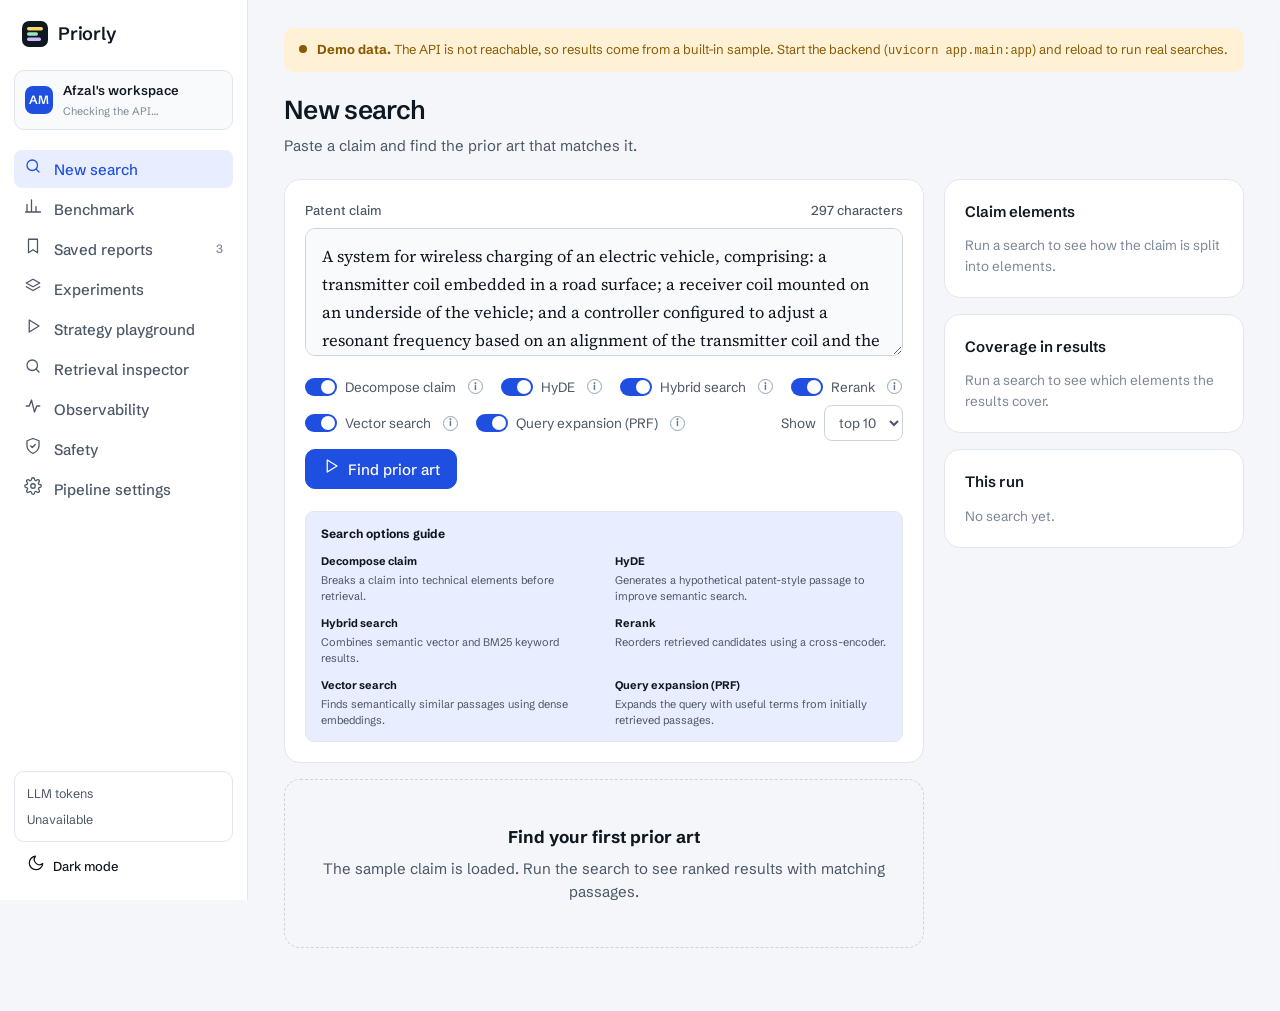
==== frontend/app.html @ aee2358d "Add Priorly browser tab favicon" ====
<!doctype html>
<html lang="en">
<head>
<meta charset="utf-8">
<meta name="viewport" content="width=device-width,initial-scale=1">
<title>Workspace | Priorly</title>
<link rel="preconnect" href="https://fonts.googleapis.com">
<link rel="preconnect" href="https://fonts.gstatic.com" crossorigin>
<link href="https://fonts.googleapis.com/css2?family=Schibsted+Grotesk:wght@400;500;600&family=Source+Serif+4:opsz,wght@8..60,400;8..60,600&display=swap" rel="stylesheet">
<link rel="stylesheet" href="css/styles.css">
<script>
  (function(){try{var t=localStorage.getItem("priorly-theme");if(!t&&window.matchMedia("(prefers-color-scheme: dark)").matches)t="dark";if(t)document.documentElement.setAttribute("data-theme",t)}catch(e){}})();
</script>
<link rel="icon" href="/favicon.ico" sizes="any">
<link rel="icon" type="image/png" sizes="32x32" href="/favicon-32.png">
</head>
<body>
<div class="app">

  <aside class="side">
    <a href="index.html" class="logo" aria-label="Priorly home">
      <svg viewBox="0 0 26 26" aria-hidden="true"><rect width="26" height="26" rx="7" fill="var(--ink)"/><rect x="5" y="6" width="16" height="3.4" rx="1.7" fill="var(--e1)"/><rect x="5" y="11.3" width="11" height="3.4" rx="1.7" fill="var(--e2)"/><rect x="5" y="16.6" width="14" height="3.4" rx="1.7" fill="var(--e3)"/></svg>
      Priorly
    </a>
    <div class="ws"><div class="avatar">AM</div><div><b>Afzal's workspace</b><small id="wsInfo">Checking the API…</small></div></div>
    <nav class="menu" aria-label="Workspace">
      <button data-view="search" aria-current="page"><span data-i="search"></span>New search</button>
      <button data-view="eval"><span data-i="chart"></span>Benchmark</button>
      <button data-view="saved"><span data-i="bookmark"></span>Saved reports<span class="count" id="savedCount">3</span></button>
      <button data-view="lab"><span data-i="layers"></span>Experiments</button>
      <button data-view="playground"><span data-i="play"></span>Strategy playground</button>
      <button data-view="inspector"><span data-i="search"></span>Retrieval inspector</button>
      <button data-view="obs"><span data-i="trace"></span>Observability</button>
      <button data-view="safety"><span data-i="shield-check"></span>Safety</button>
      <button data-view="settings"><span data-i="settings"></span>Pipeline settings</button>
    </nav>
    <div class="foot">
      <div class="usage" id="tokenMeter">LLM tokens<div class="track"><i style="width:0"></i></div><div style="margin-top:6px">Loading...</div></div>
      <button class="btn ghost sm" id="themeBtn" aria-label="Toggle dark mode" style="justify-content:flex-start"><span id="themeIcon"></span><span id="themeLabel">Dark mode</span></button>
    </div>
  </aside>

  <main>
    <div id="modeBar" class="modebar" role="status"></div>
    <!-- Search -->
    <section class="view on" id="v-search">
      <div class="top">
        <div><h1>New search</h1><p>Paste a claim and find the prior art that matches it.</p></div>
      </div>
      <div class="grid2">
        <div>
          <div class="card">
            <label class="field-label" for="claim"><span>Patent claim</span><span id="charCount">0 characters</span></label>
            <textarea id="claim" spellcheck="false"></textarea>
            <div class="toolbar">
              <label class="tg"><input type="checkbox" id="optDecompose" checked><span class="sw"></span>Decompose claim <span class="option-help" tabindex="0" data-tip="Splits the patent claim into smaller technical elements before searching.">i</span></label>
              <label class="tg"><input type="checkbox" id="optHyde" checked><span class="sw"></span>HyDE <span class="option-help" tabindex="0" data-tip="Creates a hypothetical patent-style passage to improve semantic search.">i</span></label>
              <label class="tg"><input type="checkbox" id="optHybrid" checked><span class="sw"></span>Hybrid search <span class="option-help" tabindex="0" data-tip="Combines semantic vector search with BM25 keyword search.">i</span></label>
              <label class="tg"><input type="checkbox" id="optRerank" checked><span class="sw"></span>Rerank <span class="option-help" tabindex="0" data-tip="Re-scores retrieved passages with a cross-encoder to improve their order.">i</span></label>
              <label class="tg"><input type="checkbox" id="optDense" checked><span class="sw"></span>Vector search <span class="option-help" tabindex="0" data-tip="Finds passages with similar meaning using dense embeddings.">i</span></label>
              <label class="tg"><input type="checkbox" id="optPrf" checked><span class="sw"></span>Query expansion (PRF) <span class="option-help" tabindex="0" data-tip="Expands the query with useful terms from initially retrieved passages.">i</span></label>
              <span class="spacer"></span>
              <label class="tg">Show <select id="optK" aria-label="Number of results"><option value="5">top 5</option><option value="10" selected>top 10</option></select></label>
              <button class="btn primary" id="runBtn"><span data-i="play"></span>Find prior art</button>
            </div>
            <div id="defaultChip" class="default-chip"></div>
<div class="search-guide" id="searchOptionsGuide">
  <div class="search-guide-heading">Search options guide</div>
  <div class="search-guide-grid">
    <div class="search-guide-item"><strong>Decompose claim</strong><span>Breaks a claim into technical elements before retrieval.</span></div>
    <div class="search-guide-item"><strong>HyDE</strong><span>Generates a hypothetical patent-style passage to improve semantic search.</span></div>
    <div class="search-guide-item"><strong>Hybrid search</strong><span>Combines semantic vector and BM25 keyword results.</span></div>
    <div class="search-guide-item"><strong>Rerank</strong><span>Reorders retrieved candidates using a cross-encoder.</span></div>
    <div class="search-guide-item"><strong>Vector search</strong><span>Finds semantically similar passages using dense embeddings.</span></div>
    <div class="search-guide-item"><strong>Query expansion (PRF)</strong><span>Expands the query with useful terms from initially retrieved passages.</span></div>
  </div>
</div>

            <div class="prog" id="prog" aria-live="polite"></div>
          </div>

          <div id="results"></div>
        </div>

        <aside class="aside">
          <div class="card">
            <h3>Claim elements</h3>
            <div id="elements"></div>
          </div>
          <div class="card">
            <h3>Coverage in results</h3>
            <div id="coverage"><p style="color:var(--ink3);font-size:13.5px">Run a search to see which elements the results cover.</p></div>
          </div>
          <div class="card">
            <h3>This run</h3>
            <div id="runInfo"><p style="color:var(--ink3);font-size:13.5px">No search yet.</p></div>
          </div>
        </aside>
      </div>
    </section>

    <!-- Benchmark -->
    <section class="view" id="v-eval">
      <div class="top">
        <div><h1>Benchmark</h1><p id="evalSub">How much each retrieval layer adds, measured on examiner-cited ground truth.</p></div>
        <button class="btn sm" id="exportBtn"><span data-i="download"></span>Export table</button>
      </div>
      <div class="metrics" id="metrics"></div>
      <div class="card" id="gridSummary"></div>
      <div class="card">
        <h3>Lift by pipeline stage</h3>
        <div id="chartHost"></div>
      </div>
      <div class="card">
        <h3>Where each strategy wins, by query type (Recall@10)</h3>
        <table id="typeTable"></table>
        <p class="note" id="evalNote"></p>
      </div>
      <div class="card">
        <h3>What each layer bought</h3>
        <div class="list" id="ablation"></div>
      </div>
      <div class="card">
        <h3>RAGAS Offline Evaluation</h3>
        <p class="note">ID-based retrieval metrics · Recall@10 and Precision@10 · Offline benchmark results</p>
        <div id="ragasHost"></div>
      </div>
    </section>

    <!-- Saved -->
    <section class="view" id="v-saved">
      <div class="top"><div><h1>Saved reports</h1><p>Searches you kept, newest first.</p></div></div>
      <div class="card"><div class="list" id="savedList"></div></div>
    </section>

    <!-- Settings -->
    <section class="view" id="v-settings">
      <div class="top"><div><h1>Pipeline settings</h1><p>The knobs behind each stage. Defaults are tuned on the benchmark.</p></div></div>
      <div class="card">
        <form class="form" id="settingsForm">
          <label>Embedding model
            <select class="inp" name="emb"><option>bge-base-en-v1.5</option><option>text-embedding-3-small</option><option>e5-large-v2</option></select>
            <span class="hint">Used for vector search and HyDE queries.</span></label>
          <label>Reranker
            <select class="inp" name="rr"><option>bge-reranker-base (local)</option><option>Cohere Rerank</option></select>
            <span class="hint">Cross-encoder for the final scoring pass.</span></label>
          <label>RRF constant (k)
            <input class="inp" type="number" value="60" min="1" max="200" name="rrf">
            <span class="hint">Higher values flatten the effect of top ranks.</span></label>
          <label>Candidates per retriever
            <input class="inp" type="number" value="50" min="10" max="200" name="cand">
            <span class="hint">How many hits BM25 and vector search each pass on.</span></label>
          <label>Rerank depth
            <input class="inp" type="number" value="50" min="10" max="100" name="depth">
            <span class="hint">Fused candidates sent to the cross-encoder.</span></label>
          <label>LLM for decomposition and reasons
            <select class="inp" name="llm"><option value="openai/gpt-oss-120b" selected>openai/gpt-oss-120b</option></select>
            <span class="hint">Writes elements, HyDE passages, and result reasons.</span></label>
          <p id="settingsNote" class="note" style="grid-column:1/-1;margin:0"></p>
          <div style="grid-column:1/-1;display:flex;gap:8px"><button class="btn primary" type="submit">Save settings</button><button class="btn" type="reset">Reset to defaults</button></div>
        </form>
        <div class="form" style="margin-top:24px">
          <div style="grid-column:1/-1">
            <h3 style="margin:0 0 4px">Stored data</h3>
            <p class="note" style="margin:0 0 12px">Searches are kept so they can be replayed and saved as reports. Erase them here at any time. Settings are kept.</p>
            <button class="btn" type="button" id="eraseBtn">Erase stored searches and reports</button>
            <p id="eraseNote" class="note" style="margin:8px 0 0"></p>
          </div>
        </div>
      </div>
    </section>
    <section class="view" id="v-lab"></section>
    <section class="view" id="v-playground"></section>
    <section class="view" id="v-inspector"></section>
    <section class="view" id="v-obs"></section>
    <section class="view" id="v-safety"></section>
  </main>
</div>

<div id="scrim"></div>
<aside id="drawer" aria-label="Result trace" aria-hidden="true"></aside>
<div id="toast" role="status"></div>

<script src="js/icons.js"></script>
<script src="js/config.js"></script>
<script src="js/data.js"></script>
<script src="js/api.js"></script>
<script src="js/app.js"></script>
<script src="js/lab.js"></script>
</body>
</html>
---- frontend/css/styles.css ----
:root{
  --bg:#F4F6F9;--surface:#FFFFFF;--surface2:#F9FAFC;--ink:#0F1720;--ink2:#4A5565;--ink3:#7B8696;
  --line:#E2E6ED;--line2:#CDD3DD;--brand:#1F4FE0;--brand-hover:#173FBD;--brand-ink:#FFFFFF;--brand-soft:#E8EEFF;
  --ok:#0E7A4F;--ok-soft:#E3F5EC;--warn:#8A5A00;--warn-soft:#FFF1D6;
  --e1:#FFD866;--e1-ink:#4F3900;--e2:#9BE5C0;--e2-ink:#0A4A31;--e3:#CDB8FF;--e3-ink:#35217A;
  --shadow:0 1px 2px rgba(15,23,32,.05),0 8px 24px -12px rgba(15,23,32,.12);
  --sans:"Schibsted Grotesk",ui-sans-serif,system-ui,-apple-system,"Segoe UI",Roboto,sans-serif;
  --serif:"Source Serif 4",Georgia,"Times New Roman",serif;
  --r:10px;--r-lg:16px;
}
[data-theme="dark"]{
  --bg:#0B1017;--surface:#121923;--surface2:#0F1620;--ink:#E8ECF2;--ink2:#A3AEBF;--ink3:#6F7B8D;
  --line:#232C3A;--line2:#334054;--brand:#6E92FF;--brand-hover:#8AA8FF;--brand-ink:#0B1017;--brand-soft:#1A2750;
  --ok:#5FD3A2;--ok-soft:#10261D;--warn:#F2C260;--warn-soft:#2A2110;
  --e1:#5C4A12;--e1-ink:#FFE08A;--e2:#164A36;--e2-ink:#9BE5C0;--e3:#3A2F6B;--e3-ink:#DCCFFF;
  --shadow:0 1px 2px rgba(0,0,0,.4),0 8px 24px -12px rgba(0,0,0,.6);
}
*{box-sizing:border-box}
html{scroll-behavior:smooth}
body{margin:0;background:var(--bg);color:var(--ink);font-family:var(--sans);font-size:15px;line-height:1.55;-webkit-font-smoothing:antialiased}
h1,h2,h3,h4,p{margin:0}
a{color:inherit;text-decoration:none}
button,input,select,textarea{font:inherit;color:inherit}
:focus-visible{outline:2px solid var(--brand);outline-offset:2px;border-radius:6px}
svg.i{width:18px;height:18px;flex:none;stroke:currentColor;fill:none;stroke-width:1.7;stroke-linecap:round;stroke-linejoin:round}
.sr{position:absolute;width:1px;height:1px;overflow:hidden;clip:rect(0,0,0,0);white-space:nowrap}

.btn{display:inline-flex;align-items:center;justify-content:center;gap:8px;height:40px;padding:0 16px;border-radius:var(--r);border:1px solid var(--line2);background:var(--surface);cursor:pointer;font-weight:500;transition:background .15s,border-color .15s}
.btn:hover{background:var(--surface2);border-color:var(--ink3)}
.btn.primary{background:var(--brand);border-color:var(--brand);color:var(--brand-ink)}
.btn.primary:hover{background:var(--brand-hover);border-color:var(--brand-hover)}
.btn.ghost{border-color:transparent;background:transparent}
.btn.ghost:hover{background:var(--surface2)}
.btn.sm{height:32px;padding:0 12px;font-size:13px}
.btn.lg{height:48px;padding:0 22px;font-size:16px}

mark{background:transparent;color:inherit;border-radius:3px;padding:1px 2px}
mark[data-e="1"]{background:var(--e1);color:var(--e1-ink)}
mark[data-e="2"]{background:var(--e2);color:var(--e2-ink)}
mark[data-e="3"]{background:var(--e3);color:var(--e3-ink)}
.chip{display:inline-flex;align-items:center;gap:6px;height:24px;padding:0 9px;border-radius:6px;font-size:12px;font-weight:500;border:1px solid var(--line2);color:var(--ink3);background:transparent}
.chip.e1{background:var(--e1);color:var(--e1-ink);border-color:transparent}
.chip.e2{background:var(--e2);color:var(--e2-ink);border-color:transparent}
.chip.e3{background:var(--e3);color:var(--e3-ink);border-color:transparent}
.chip.flag{background:var(--brand-soft);color:var(--brand);border-color:transparent}
.logo{display:inline-flex;align-items:center;gap:10px;font-weight:600;font-size:18px;letter-spacing:-.01em}
.logo svg{width:26px;height:26px}

/* ---------- Landing ---------- */
.wrap{max-width:1160px;margin:0 auto;padding:0 24px}
.nav{position:sticky;top:0;z-index:20;background:color-mix(in srgb,var(--bg) 88%,transparent);backdrop-filter:blur(10px);border-bottom:1px solid var(--line)}
.nav .wrap{display:flex;align-items:center;height:64px;gap:32px}
.nav nav{display:flex;gap:26px;color:var(--ink2);font-size:14px;margin-right:auto}
.nav nav a:hover{color:var(--ink)}
.nav .actions{display:flex;gap:8px;align-items:center}
.hero{padding:72px 0 56px}
.hero .wrap{display:grid;grid-template-columns:minmax(0,1fr) minmax(0,1.05fr);gap:56px;align-items:center}
.hero h1{font-size:clamp(40px,5.2vw,62px);line-height:1.02;letter-spacing:-.035em;font-weight:600;max-width:11ch}
.hero .lede{margin-top:22px;font-size:18px;color:var(--ink2);max-width:46ch}
.hero .cta{margin-top:30px;display:flex;gap:12px;flex-wrap:wrap}
.hero .fine{margin-top:18px;font-size:13px;color:var(--ink3)}
.panel{background:var(--surface);border:1px solid var(--line);border-radius:var(--r-lg);box-shadow:var(--shadow)}
.demo{padding:22px}
.demo .label{font-size:12px;color:var(--ink3);font-weight:500;margin-bottom:8px}
.claim-text{font-family:var(--serif);font-size:17px;line-height:1.75}
.hero mark{background-repeat:no-repeat;background-size:0% 100%;background-position:left;animation:sweep .8s ease forwards}
.hero mark[data-e="1"]{background-image:linear-gradient(var(--e1),var(--e1));animation-delay:.5s}
.hero mark[data-e="2"]{background-image:linear-gradient(var(--e2),var(--e2));animation-delay:1.3s}
.hero mark[data-e="3"]{background-image:linear-gradient(var(--e3),var(--e3));animation-delay:2.1s}
@keyframes sweep{to{background-size:100% 100%}}
.demo .legend{display:flex;gap:8px;flex-wrap:wrap;margin:16px 0}
.demo .res{border-top:1px solid var(--line);margin-top:6px;padding-top:16px;display:grid;grid-template-columns:34px 1fr auto;gap:12px;align-items:start}
.rank{width:30px;height:30px;border-radius:50%;background:var(--brand-soft);color:var(--brand);font-weight:600;font-size:13px;display:flex;align-items:center;justify-content:center}
.res h4{font-size:15px;font-weight:600;letter-spacing:-.01em}
.res .meta{font-size:12.5px;color:var(--ink3);margin-top:2px}
.res .quote{font-family:var(--serif);font-size:14.5px;color:var(--ink2);margin-top:10px;line-height:1.65}
.score{font-weight:600;font-size:20px;letter-spacing:-.02em;font-variant-numeric:tabular-nums}
.sec{padding:88px 0}
.sec.alt{background:var(--surface);border-block:1px solid var(--line)}
.sec h2{font-size:clamp(28px,3.4vw,40px);letter-spacing:-.03em;line-height:1.08;font-weight:600;max-width:20ch}
.sec .sub{margin-top:14px;color:var(--ink2);font-size:17px;max-width:56ch}
.steps{margin-top:44px;display:grid;grid-template-columns:repeat(5,1fr);border-top:1px solid var(--line2)}
.step{padding:22px 20px 0 0}
.step b{display:block;font-size:13px;color:var(--brand);font-weight:600;margin-bottom:10px}
.step h3{font-size:16px;font-weight:600;letter-spacing:-.01em;margin-bottom:6px}
.step p{font-size:14px;color:var(--ink2)}
.split{margin-top:44px;display:grid;grid-template-columns:1fr 1fr;gap:20px}
.case{padding:24px}
.case h3{font-size:16px;font-weight:600;margin-bottom:4px}
.case .cap{font-size:13.5px;color:var(--ink2);margin-bottom:18px}
.rows{display:flex;flex-direction:column;gap:10px}
.rowx{display:grid;grid-template-columns:28px 1fr auto;gap:12px;align-items:center;padding:12px;border:1px solid var(--line);border-radius:var(--r);background:var(--surface2);font-size:14px}
.rowx.miss{border-style:dashed;color:var(--ink3);background:transparent}
.rowx.hit{border-color:var(--brand);background:var(--brand-soft)}
.rowx small{display:block;color:var(--ink3);font-size:12px}
.pos{font-weight:600;font-variant-numeric:tabular-nums}
.bars{margin-top:44px;display:grid;grid-template-columns:minmax(0,1fr) minmax(0,1fr);gap:56px;align-items:center}
.bar-row{display:grid;grid-template-columns:170px 1fr 48px;gap:14px;align-items:center;padding:9px 0;font-size:14px}
.track{height:12px;background:var(--line);border-radius:6px;overflow:hidden}
.track i{display:block;height:100%;background:var(--brand);border-radius:6px;width:0;transition:width 1.1s cubic-bezier(.2,.7,.2,1)}
.track i.base{background:var(--ink3)}
.bar-row span:last-child{text-align:right;font-weight:600;font-variant-numeric:tabular-nums}
.note{font-size:13px;color:var(--ink3);margin-top:14px}
.feat{margin-top:44px;display:grid;grid-template-columns:1fr 1fr;column-gap:56px}
.feat div{padding:22px 0;border-top:1px solid var(--line)}
.feat h3{font-size:16px;font-weight:600;margin-bottom:6px}
.feat p{color:var(--ink2);font-size:14.5px;max-width:44ch}
.plans{margin-top:44px;display:grid;grid-template-columns:repeat(3,1fr);gap:20px}
.plan{padding:26px;display:flex;flex-direction:column;gap:14px}
.plan.hot{border:2px solid var(--brand)}
.plan h3{font-size:16px;font-weight:600}
.plan .price{font-size:38px;font-weight:600;letter-spacing:-.03em}
.plan .price small{font-size:14px;color:var(--ink3);font-weight:400;letter-spacing:0}
.plan ul{list-style:none;margin:0;padding:0;display:flex;flex-direction:column;gap:9px;color:var(--ink2);font-size:14px;flex:1}
.plan li{display:flex;gap:10px}
.plan li svg{color:var(--ok);margin-top:3px}
details{border-top:1px solid var(--line);padding:18px 0}
details:last-child{border-bottom:1px solid var(--line)}
summary{cursor:pointer;font-weight:500;font-size:16px;list-style:none;display:flex;justify-content:space-between}
summary::after{content:"+";color:var(--ink3)}
details[open] summary::after{content:"\2212"}
details p{margin-top:10px;color:var(--ink2);max-width:62ch}
.faq{margin-top:36px;max-width:760px}
.final{padding:80px 0;text-align:center}
.final h2{margin:0 auto;max-width:18ch}
.final .cta{margin-top:26px;display:flex;gap:12px;justify-content:center}
footer{border-top:1px solid var(--line);padding:28px 0;color:var(--ink3);font-size:13px}
footer .wrap{display:flex;justify-content:space-between;gap:16px;flex-wrap:wrap}

/* ---------- App ---------- */
.app{display:grid;grid-template-columns:248px minmax(0,1fr);min-height:100vh}
.side{background:var(--surface);border-right:1px solid var(--line);padding:18px 14px;display:flex;flex-direction:column;gap:20px;position:sticky;top:0;height:100vh}
.side .logo{padding:2px 8px}
.ws{display:flex;align-items:center;gap:10px;padding:9px 10px;border:1px solid var(--line);border-radius:var(--r);background:var(--surface2);font-size:13px}
.ws b{display:block;font-weight:600}
.ws small{color:var(--ink3)}
.avatar{width:28px;height:28px;border-radius:8px;background:var(--brand);color:var(--brand-ink);display:flex;align-items:center;justify-content:center;font-weight:600;font-size:12px;flex:none}
.menu{display:flex;flex-direction:column;gap:2px}
.menu button{display:flex;align-items:center;gap:12px;height:38px;padding:0 10px;border:0;background:transparent;border-radius:8px;color:var(--ink2);cursor:pointer;text-align:left;font-weight:500;width:100%}
.menu button:hover{background:var(--surface2);color:var(--ink)}
.menu button[aria-current="page"]{background:var(--brand-soft);color:var(--brand)}
.menu .count{margin-left:auto;font-size:12px;color:var(--ink3);font-weight:500}
.side .foot{margin-top:auto;display:flex;flex-direction:column;gap:8px}
.usage{padding:12px;border:1px solid var(--line);border-radius:var(--r);font-size:12.5px;color:var(--ink2)}
.usage .track{margin-top:8px;height:6px}
.usage .track i{width:42%}
main{padding:28px 36px 64px;min-width:0}
.top{display:flex;align-items:flex-start;justify-content:space-between;gap:16px;margin-bottom:22px;flex-wrap:wrap}
.top h1{font-size:26px;letter-spacing:-.025em;font-weight:600}
.top p{color:var(--ink2);margin-top:4px}
.view{display:none}
.view.on{display:block}
.grid2{display:grid;grid-template-columns:minmax(0,1fr) 300px;gap:20px;align-items:start}
.card{background:var(--surface);border:1px solid var(--line);border-radius:var(--r-lg);padding:20px}
.card + .card{margin-top:16px}
.card h3{font-size:15px;font-weight:600;margin-bottom:12px}
.field-label{font-size:13px;color:var(--ink2);font-weight:500;display:flex;justify-content:space-between;margin-bottom:8px}
textarea#claim{width:100%;min-height:128px;resize:vertical;border:1px solid var(--line2);border-radius:var(--r);padding:14px 16px;background:var(--surface2);font-family:var(--serif);font-size:16.5px;line-height:1.7}
textarea#claim:focus{border-color:var(--brand);outline:none;box-shadow:0 0 0 3px var(--brand-soft)}
.toolbar{display:flex;flex-wrap:wrap;gap:8px 18px;align-items:center;margin-top:14px}
.tg{display:flex;align-items:center;gap:8px;font-size:13.5px;color:var(--ink2);cursor:pointer;user-select:none}
.tg input{position:absolute;opacity:0}
.sw{width:32px;height:18px;border-radius:9px;background:var(--line2);position:relative;transition:background .15s;flex:none}
.sw::after{content:"";position:absolute;top:2px;left:2px;width:14px;height:14px;border-radius:50%;background:#fff;transition:transform .15s}
.tg input:checked + .sw{background:var(--brand)}
.tg input:checked + .sw::after{transform:translateX(14px)}
.tg input:focus-visible + .sw{outline:2px solid var(--brand);outline-offset:2px}
select,.inp{height:36px;border:1px solid var(--line2);border-radius:8px;background:var(--surface);padding:0 10px}
.inp{width:100%}
.spacer{flex:1}
.prog{display:none;margin-top:16px;gap:0;border:1px solid var(--line);border-radius:var(--r);overflow:hidden}
.prog{flex-wrap:wrap}
.prog.on{display:flex}
.pwrap{flex:0 0 100%;padding:10px 12px 12px;border-top:1px solid var(--line)}
.pbar{height:8px;border-radius:6px;background:var(--line);overflow:hidden;position:relative}
.pbar i{display:block;height:100%;width:2%;background:var(--brand);border-radius:6px;transition:width .35s ease}
.pbar.busy::after{content:"";position:absolute;top:0;bottom:0;width:30%;background:linear-gradient(90deg,transparent,color-mix(in srgb,var(--brand) 45%,transparent),transparent);animation:pslide 1.3s ease-in-out infinite}
.pnotes{list-style:none;margin:10px 0 0;padding:0;font-size:12.5px;color:var(--ink2);display:grid;gap:3px}
.pnotes b{color:var(--ink);font-weight:600}
.pnotes li.warn{color:var(--warn)}
@keyframes pslide{from{left:-30%}to{left:100%}}
.pmeta{display:flex;justify-content:space-between;gap:12px;flex-wrap:wrap;margin-top:7px;font-size:12.5px;color:var(--ink2)}
@media (prefers-reduced-motion:reduce){.pbar.busy::after{animation:none}}
.pstep{flex:1;padding:10px 12px;font-size:12.5px;color:var(--ink3);border-right:1px solid var(--line);display:flex;gap:8px;align-items:center}
.pstep:last-child{border-right:0}
.pstep.run{color:var(--brand);background:var(--brand-soft)}
.pstep.done{color:var(--ok)}
.pstep svg{width:15px;height:15px}
.resbar{display:flex;justify-content:space-between;align-items:center;margin:22px 0 12px;flex-wrap:wrap;gap:8px}
.resbar h3{font-size:16px;font-weight:600}
.resbar span{font-size:13px;color:var(--ink3)}
.r{background:var(--surface);border:1px solid var(--line);border-radius:var(--r-lg);padding:18px 20px;display:grid;grid-template-columns:34px minmax(0,1fr) auto;gap:14px;transition:border-color .15s}
.r + .r{margin-top:12px}
.r:hover{border-color:var(--line2)}
.r .head{display:flex;gap:8px;align-items:center;flex-wrap:wrap;margin-top:10px}
.r .quote{font-family:var(--serif);font-size:15px;line-height:1.7;color:var(--ink2);margin-top:12px;padding-left:14px;border-left:2px solid var(--line2)}
.r .why{font-size:13.5px;color:var(--ink2);margin-top:10px}
.r .side-col{text-align:right;display:flex;flex-direction:column;align-items:flex-end;gap:10px}
.r .score small{display:block;font-size:11.5px;color:var(--ink3);font-weight:400;letter-spacing:0}
.actions-row{display:flex;gap:6px}
.icon-btn{width:32px;height:32px;border:1px solid var(--line);border-radius:8px;background:transparent;display:inline-flex;align-items:center;justify-content:center;cursor:pointer;color:var(--ink2)}
.icon-btn:hover{background:var(--surface2);color:var(--ink)}
.icon-btn.on{color:var(--brand);border-color:var(--brand);background:var(--brand-soft)}
.empty{border:1px dashed var(--line2);border-radius:var(--r-lg);padding:44px 24px;text-align:center;color:var(--ink2)}
.empty h3{color:var(--ink);font-size:17px;margin-bottom:6px}
.aside .el{display:flex;gap:10px;align-items:flex-start;padding:10px 0;border-top:1px solid var(--line);font-size:13.5px}
.aside .el:first-of-type{border-top:0}
.aside .el .chip{margin-top:1px}
.cov{display:flex;gap:6px;align-items:center;font-size:13px;margin:8px 0}
.cov .track{flex:1;height:8px}
.kv{display:flex;justify-content:space-between;font-size:13.5px;padding:7px 0;border-top:1px solid var(--line);color:var(--ink2)}
.kv:first-of-type{border-top:0}
.kv b{color:var(--ink);font-weight:500}
.metrics{display:grid;grid-template-columns:repeat(4,1fr);gap:14px;margin-bottom:16px}
.metric{background:var(--surface);border:1px solid var(--line);border-radius:var(--r-lg);padding:16px 18px}
.metric small{color:var(--ink3);font-size:13px}
.metric b{display:block;font-size:28px;letter-spacing:-.03em;font-weight:600;margin-top:2px;font-variant-numeric:tabular-nums}
.metric span{font-size:12.5px;color:var(--ok);font-weight:500}
.chart{width:100%;height:auto;display:block}
.chart text{font-family:var(--sans);fill:var(--ink2);font-size:12px}
.chart .gl{stroke:var(--line);stroke-width:1}
table{width:100%;border-collapse:collapse;font-size:14px}
th,td{text-align:left;padding:11px 12px;border-top:1px solid var(--line)}
th{font-weight:500;color:var(--ink3);font-size:13px;border-top:0}
td.num,th.num{text-align:right;font-variant-numeric:tabular-nums}
td b{font-weight:600}
.good{color:var(--ok);font-weight:600}
.bad{color:#C2412D;font-weight:600}
[data-theme="dark"] .bad{color:#FF8D79}
.list .item{display:grid;grid-template-columns:minmax(0,1fr) auto;gap:12px;align-items:center;padding:14px 0;border-top:1px solid var(--line)}
.list .item:first-child{border-top:0}
.list .item b{font-weight:600}
.list .item small{display:block;color:var(--ink3);font-size:13px}
.form{display:grid;grid-template-columns:1fr 1fr;gap:16px 20px}
.form label{font-size:13px;color:var(--ink2);font-weight:500;display:flex;flex-direction:column;gap:6px}
.form .hint{font-weight:400;color:var(--ink3);font-size:12.5px}
#drawer{position:fixed;top:0;right:0;height:100vh;width:min(440px,100%);background:var(--surface);border-left:1px solid var(--line);box-shadow:var(--shadow);transform:translateX(102%);transition:transform .28s cubic-bezier(.2,.7,.2,1);z-index:50;padding:22px;overflow:auto}
#drawer.on{transform:none}
#scrim{position:fixed;inset:0;background:rgba(10,14,20,.35);opacity:0;pointer-events:none;transition:opacity .2s;z-index:40}
#scrim.on{opacity:1;pointer-events:auto}
.trace{margin-top:16px;display:flex;flex-direction:column;gap:12px}
.tr{display:grid;grid-template-columns:110px 1fr 40px;gap:10px;align-items:center;font-size:13.5px}
.tr .track{height:10px}
.tr .track i{width:var(--w);transition:none}
.tr b{text-align:right;font-variant-numeric:tabular-nums}
#toast{position:fixed;left:50%;bottom:28px;transform:translate(-50%,20px);background:var(--ink);color:var(--bg);padding:10px 16px;border-radius:10px;font-size:14px;opacity:0;pointer-events:none;transition:all .25s;z-index:60}
#toast.on{opacity:1;transform:translate(-50%,0)}

@media (max-width:980px){
  .hero .wrap,.bars,.split,.feat,.plans{grid-template-columns:1fr}
  .steps{grid-template-columns:1fr 1fr}
  .nav nav{display:none}
  .nav .wrap{justify-content:space-between}
  .app{grid-template-columns:1fr}
  .side{position:static;height:auto;flex-direction:row;flex-wrap:wrap;align-items:center;padding:12px}
  .side .ws,.side .usage{display:none}
  .menu{flex-direction:row;flex-wrap:wrap}
  .side .foot{margin:0 0 0 auto;flex-direction:row}
  main{padding:20px 16px 56px}
  .grid2{grid-template-columns:minmax(0,1fr)}
  .prog{flex-wrap:wrap}
  .pstep{flex:1 1 33%;border-bottom:1px solid var(--line)}
  .metrics{grid-template-columns:1fr 1fr}
  .form{grid-template-columns:1fr}
  .r{grid-template-columns:30px minmax(0,1fr)}
  .r .side-col{grid-column:2;flex-direction:row;align-items:center;justify-content:space-between;text-align:left}
}
@media (prefers-reduced-motion:reduce){
  *{animation:none!important;transition:none!important}
  .hero mark{background-size:100% 100%}
}

.modebar{display:flex;gap:10px;align-items:flex-start;padding:10px 14px;border-radius:var(--r);font-size:13px;margin-bottom:18px;border:1px solid var(--line);background:var(--surface)}
.modebar .dot{width:8px;height:8px;border-radius:50%;margin-top:6px;flex:none;background:var(--ink3)}
.modebar.live .dot{background:var(--ok)}
.modebar.demo{background:var(--warn-soft);border-color:transparent;color:var(--warn)}
.modebar.demo .dot{background:var(--warn)}
.modebar code{font-family:ui-monospace,Menlo,monospace;font-size:12px}
.notice{padding:10px 14px;border-radius:var(--r);background:var(--warn-soft);color:var(--warn);font-size:13.5px;margin:22px 0 -10px}
.empty.err{border-color:var(--line2)}

.grid2>*{min-width:0}
.toolbar{min-width:0}
@media (max-width:980px){#typeTable{display:block;overflow-x:auto;white-space:nowrap}}

.metric span.neg{color:#C2412D}
[data-theme="dark"] .metric span.neg{color:#FF8D79}

/* ---------- Experiments, playground, inspector, observability ---------- */
.lab-grid{display:grid;gap:16px}
.kvs{display:flex;flex-wrap:wrap;gap:8px;margin-top:10px}
.tbl{width:100%;border-collapse:collapse;font-size:13px}
.tbl th{font-weight:500;color:var(--ink3);text-align:left;padding:8px 10px;border-bottom:1px solid var(--line);white-space:nowrap}
.tbl th.num,.tbl td.num{text-align:right;font-variant-numeric:tabular-nums}
.tbl td{padding:8px 10px;border-bottom:1px solid var(--line);vertical-align:top}
.tbl tr.click{cursor:pointer}.tbl tr.click:hover td{background:var(--surface2)}
.tbl tr.sel td{background:var(--brand-soft)}
.tbl th.sort{cursor:pointer}.tbl th.sort:hover{color:var(--ink)}
.scroll-x{overflow-x:auto}
.heat{border-collapse:separate;border-spacing:4px;width:100%}
.heat th{font-weight:500;color:var(--ink2);font-size:13px;text-align:left;padding:4px 8px}
.heat td{text-align:center;border-radius:8px;padding:14px 8px;font-variant-numeric:tabular-nums;font-weight:600;cursor:pointer;border:2px solid transparent}
.heat td:hover,.heat td.sel{border-color:var(--ink)}
.heat td.best{outline:2px solid var(--ok);outline-offset:-2px}
.heat small{display:block;font-weight:400;font-size:11px;color:var(--ink2)}
.verdict{display:inline-block;padding:2px 8px;border-radius:6px;font-size:12px;font-weight:500}
.verdict.better{background:var(--ok-soft);color:var(--ok)}
.verdict.worse{background:#fde4e1;color:#a3261a}
[data-theme="dark"] .verdict.worse{background:#3a1713;color:#ff9c91}
.verdict.none{background:var(--surface2);color:var(--ink2);border:1px solid var(--line)}
.finding{border:1px solid var(--line);border-radius:var(--r);padding:12px 14px;background:var(--surface2);font-size:13.5px;line-height:1.5}
.finding b{display:block;margin-bottom:4px}
.row-ctl{display:flex;gap:10px;flex-wrap:wrap;align-items:center;margin:0 0 14px}
.inp{height:38px;border:1px solid var(--line2);border-radius:var(--r);padding:0 10px;background:var(--surface);color:var(--ink);font:inherit;max-width:100%}
.pg-cols{display:grid;grid-template-columns:repeat(auto-fit,minmax(300px,1fr));gap:14px;align-items:start}
.pg-col{border:1px solid var(--line);border-radius:var(--r-lg);padding:14px;background:var(--surface)}
.pg-col .tg{display:flex;margin:6px 0}
.pg-hit{display:flex;gap:8px;padding:7px 0;border-bottom:1px solid var(--line);font-size:13px}
.pg-hit .rk{width:22px;color:var(--ink3);flex:none;font-variant-numeric:tabular-nums}
.pg-hit.rel{background:var(--ok-soft);margin:0 -8px;padding:7px 8px;border-radius:6px}
.metric-row{display:flex;flex-wrap:wrap;gap:6px;margin:8px 0}
.metric-row span{font-size:12px;border:1px solid var(--line);border-radius:6px;padding:2px 7px;font-variant-numeric:tabular-nums}
.stack{display:flex;height:12px;border-radius:6px;overflow:hidden;background:var(--line);min-width:120px}
.stack i{display:block;height:100%}
.stat-grid{display:grid;grid-template-columns:repeat(auto-fit,minmax(150px,1fr));gap:12px}
.stat{border:1px solid var(--line);border-radius:var(--r);padding:12px 14px;background:var(--surface)}
.stat b{display:block;font-size:22px;font-weight:600;letter-spacing:-.02em;font-variant-numeric:tabular-nums}
.stat small{color:var(--ink3)}
.hbar{display:grid;grid-template-columns:150px minmax(0,1fr) 70px;gap:10px;align-items:center;margin:6px 0;font-size:13px}
.hbar .track{height:10px}
.default-chip{margin-top:10px;font-size:13px;color:var(--ink2);display:flex;gap:8px;flex-wrap:wrap;align-items:center}
.warnbox{border:1px solid var(--line);background:var(--warn-soft);color:var(--warn);border-radius:var(--r);padding:10px 14px;font-size:13px}
.s0{background:#2f5fd0}.s1{background:#e0a21a}.s2{background:#16a374}.s3{background:#8a5cf0}.s4{background:#d9534f}.s5{background:#55627a}

/* Search option help — compact reference-matched UI */
.toolbar .option-help {
  display: inline-flex;
  align-items: center;
  justify-content: center;
  width: 15px;
  height: 15px;
  margin-left: 4px;
  border: 1px solid #91a4b8;
  border-radius: 50%;
  color: #647b91;
  font-size: 10px;
  font-weight: 700;
  line-height: 1;
  cursor: help;
  position: relative;
  vertical-align: middle;
  flex: 0 0 auto;
}
.toolbar .option-help::after {
  content: attr(data-tip);
  position: absolute;
  left: 50%;
  bottom: calc(100% + 9px);
  transform: translate(-50%, 4px);
  width: 230px;
  padding: 9px 11px;
  border-radius: 6px;
  background: var(--ink);
  color: var(--bg);
  font-size: 11px;
  font-weight: 400;
  line-height: 1.45;
  text-align: left;
  white-space: normal;
  box-shadow: 0 5px 16px rgba(15, 23, 42, .2);
  opacity: 0;
  visibility: hidden;
  pointer-events: none;
  z-index: 100;
  transition: opacity .15s ease, transform .15s ease;
}
.toolbar .option-help:hover::after,
.toolbar .option-help:focus-visible::after {
  opacity: 1;
  visibility: visible;
  transform: translate(-50%, 0);
}
.toolbar .option-help:focus-visible {
  outline: 2px solid #8bb8e8;
  outline-offset: 2px;
}
.search-guide {
  margin-top: 12px;
  padding: 13px 15px;
  border: 1px solid var(--line);
  border-radius: 9px;
  background: var(--brand-soft);
}
.search-guide-heading {
  margin-bottom: 10px;
  color: var(--ink);
  font-size: 12px;
  font-weight: 700;
}
.search-guide-grid {
  display: grid;
  grid-template-columns: repeat(2, minmax(0, 1fr));
  column-gap: 22px;
  row-gap: 11px;
}
.search-guide-item {
  display: flex;
  flex-direction: column;
  gap: 3px;
  min-width: 0;
  color: var(--ink2);
  font-size: 11px;
  line-height: 1.45;
}
.search-guide-item strong {
  color: var(--ink);
  font-size: 11px;
  font-weight: 700;
}
@media (max-width: 650px) {
  .search-guide-grid {
    grid-template-columns: minmax(0, 1fr);
  }
}
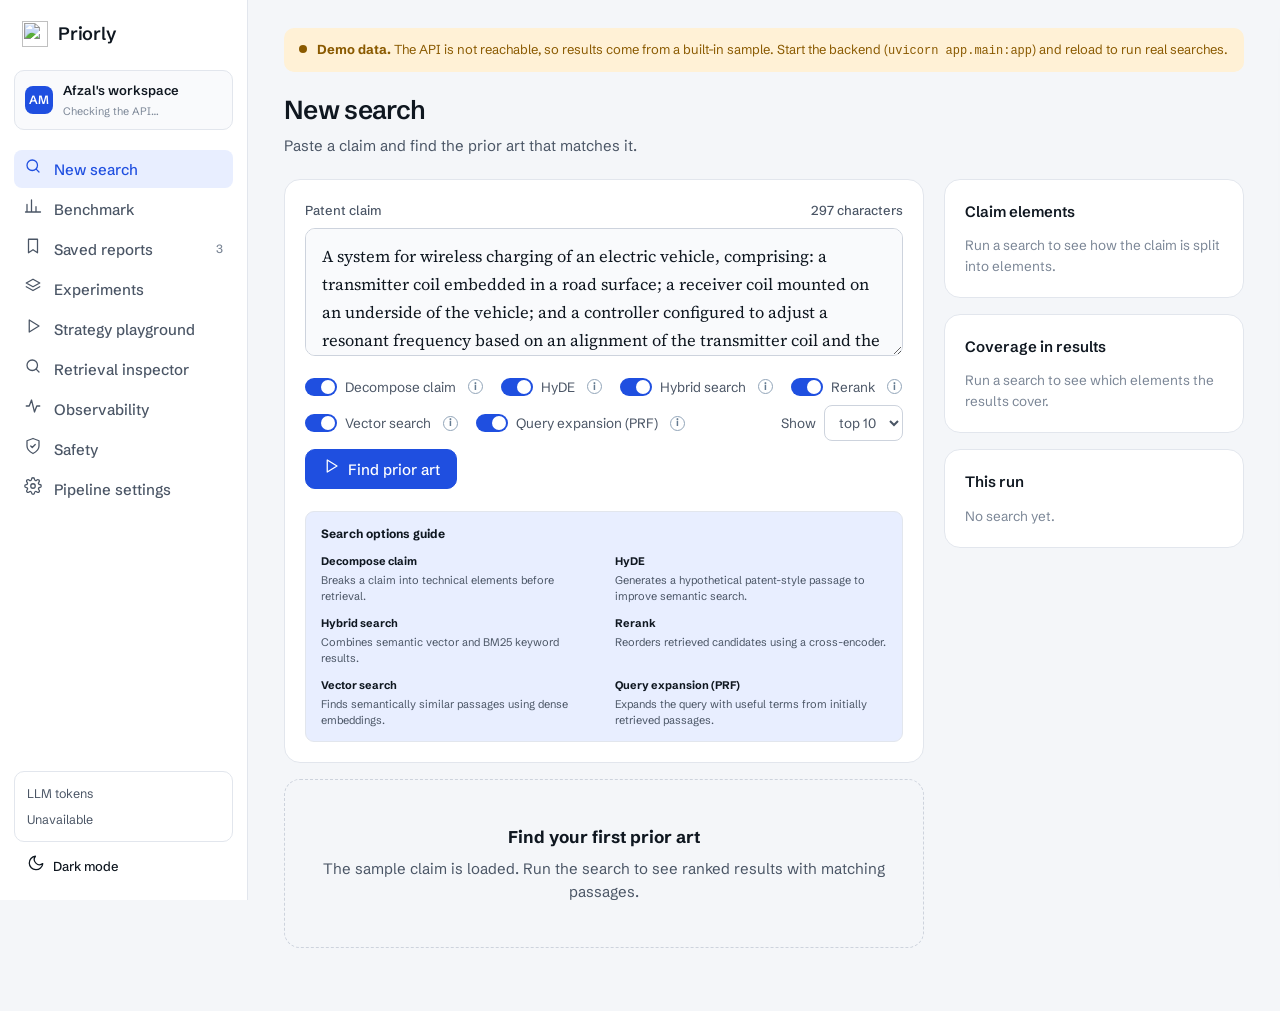
==== commit 9e0cfa68: "Restore Priorly logo assets" ====
--- a/frontend/app.html
+++ b/frontend/app.html
@@ -1,6 +1,8 @@
 <!doctype html>
 <html lang="en">
 <head>
+  <link rel="icon" type="image/png" href="/assets/priorly-logo.png?v=1">
+  <link rel="apple-touch-icon" href="/assets/priorly-logo.png?v=1">
 <meta charset="utf-8">
 <meta name="viewport" content="width=device-width,initial-scale=1">
 <title>Workspace | Priorly</title>
@@ -11,15 +13,13 @@
 <script>
   (function(){try{var t=localStorage.getItem("priorly-theme");if(!t&&window.matchMedia("(prefers-color-scheme: dark)").matches)t="dark";if(t)document.documentElement.setAttribute("data-theme",t)}catch(e){}})();
 </script>
-<link rel="icon" href="/favicon.ico" sizes="any">
-<link rel="icon" type="image/png" sizes="32x32" href="/favicon-32.png">
 </head>
 <body>
 <div class="app">
 
   <aside class="side">
     <a href="index.html" class="logo" aria-label="Priorly home">
-      <svg viewBox="0 0 26 26" aria-hidden="true"><rect width="26" height="26" rx="7" fill="var(--ink)"/><rect x="5" y="6" width="16" height="3.4" rx="1.7" fill="var(--e1)"/><rect x="5" y="11.3" width="11" height="3.4" rx="1.7" fill="var(--e2)"/><rect x="5" y="16.6" width="14" height="3.4" rx="1.7" fill="var(--e3)"/></svg>
+      <img src="/assets/priorly-logo.png" alt="" aria-hidden="true">
       Priorly
     </a>
     <div class="ws"><div class="avatar">AM</div><div><b>Afzal's workspace</b><small id="wsInfo">Checking the API…</small></div></div>
--- a/frontend/css/styles.css
+++ b/frontend/css/styles.css
@@ -45,6 +45,7 @@
 .chip.flag{background:var(--brand-soft);color:var(--brand);border-color:transparent}
 .logo{display:inline-flex;align-items:center;gap:10px;font-weight:600;font-size:18px;letter-spacing:-.01em}
 .logo svg{width:26px;height:26px}
+.logo img{width:26px;height:26px;object-fit:contain;display:block}
 
 /* ---------- Landing ---------- */
 .wrap{max-width:1160px;margin:0 auto;padding:0 24px}
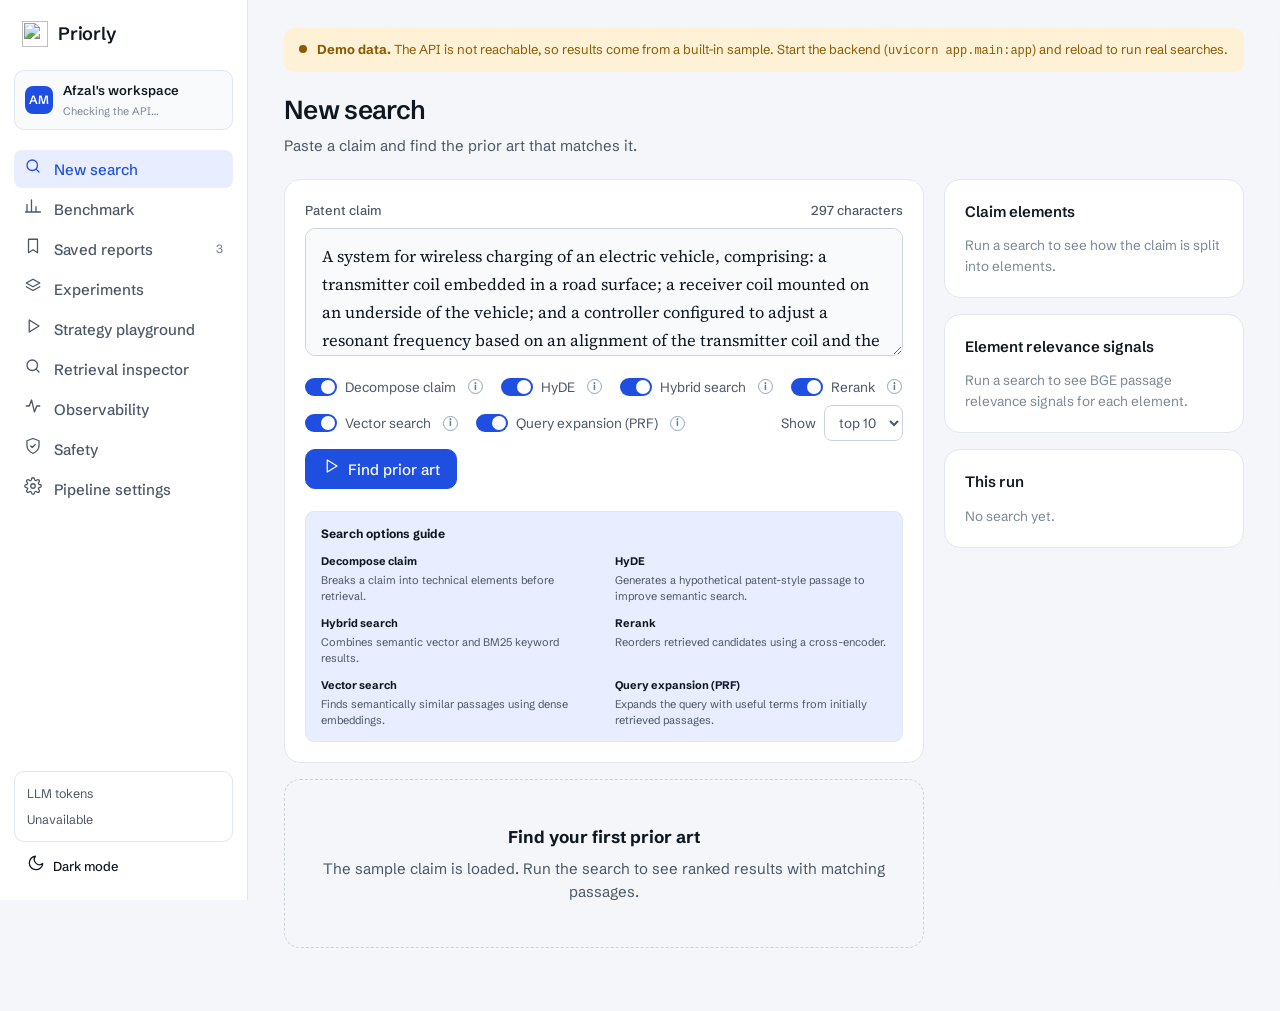
==== commit caaa8111: "Preserve Priorly pipeline, evaluation and UI improvements" ====
--- a/frontend/app.html
+++ b/frontend/app.html
@@ -88,8 +88,8 @@
             <div id="elements"></div>
           </div>
           <div class="card">
-            <h3>Coverage in results</h3>
-            <div id="coverage"><p style="color:var(--ink3);font-size:13.5px">Run a search to see which elements the results cover.</p></div>
+            <h3>Element relevance signals</h3>
+            <div id="coverage"><p style="color:var(--ink3);font-size:13.5px">Run a search to see BGE passage relevance signals for each element.</p></div>
           </div>
           <div class="card">
             <h3>This run</h3>
--- a/frontend/css/styles.css
+++ b/frontend/css/styles.css
@@ -208,7 +208,9 @@
 .aside .el:first-of-type{border-top:0}
 .aside .el .chip{margin-top:1px}
 .cov{display:flex;gap:6px;align-items:center;font-size:13px;margin:8px 0}
-.cov .track{flex:1;height:8px}
+.cov .track{flex:1;height:8px;display:flex}
+.cov .track i.half{background:var(--e1);opacity:.55}
+.chip.partial{border-style:dashed}
 .kv{display:flex;justify-content:space-between;font-size:13.5px;padding:7px 0;border-top:1px solid var(--line);color:var(--ink2)}
 .kv:first-of-type{border-top:0}
 .kv b{color:var(--ink);font-weight:500}
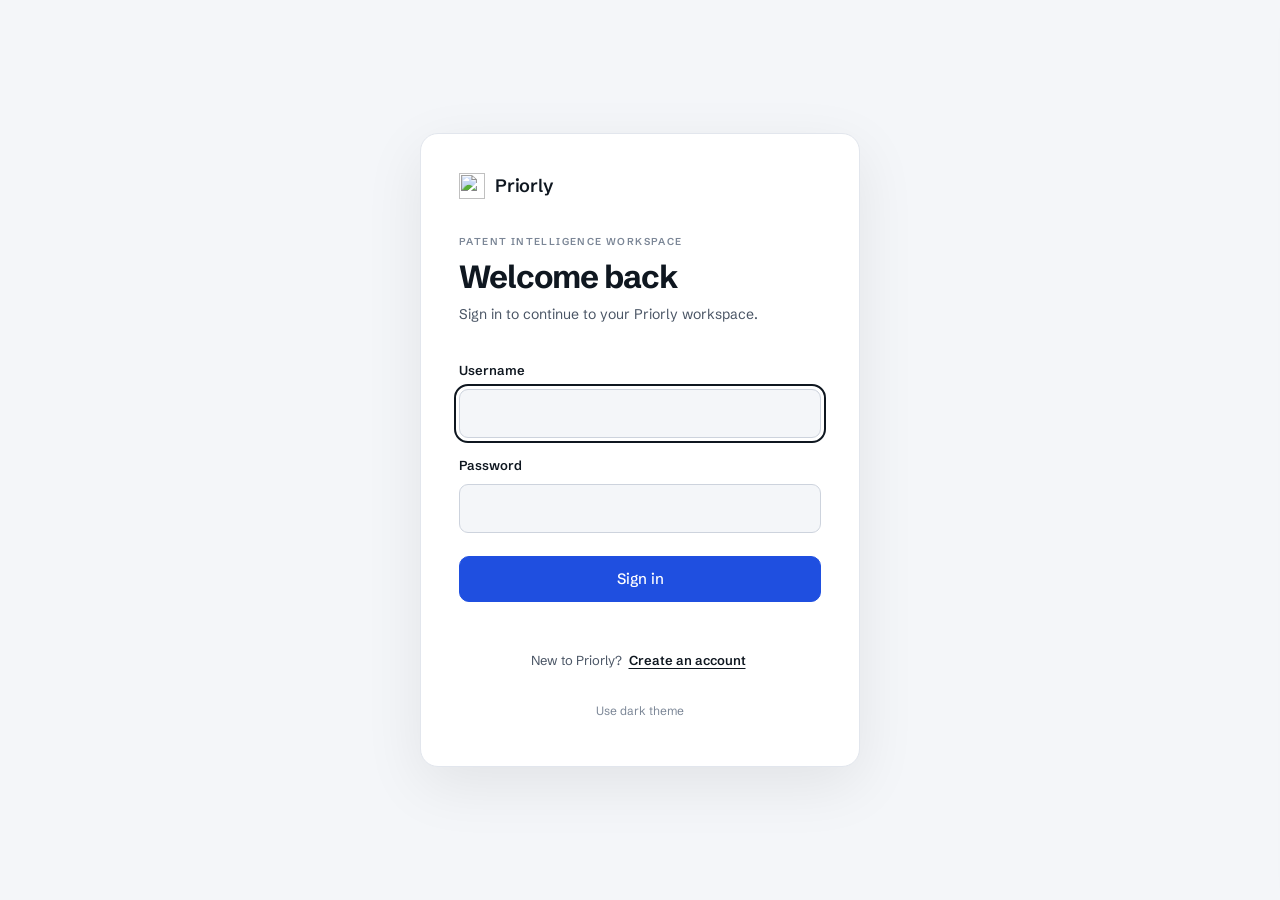
==== commit eae975f2: "Implement authentication and user search persistence" ====
--- a/frontend/app.html
+++ b/frontend/app.html
@@ -1,4 +1,4 @@
-<!doctype html>
+﻿<!doctype html>
 <html lang="en">
 <head>
   <link rel="icon" type="image/png" href="/assets/priorly-logo.png?v=1">
@@ -13,16 +13,37 @@
 <script>
   (function(){try{var t=localStorage.getItem("priorly-theme");if(!t&&window.matchMedia("(prefers-color-scheme: dark)").matches)t="dark";if(t)document.documentElement.setAttribute("data-theme",t)}catch(e){}})();
 </script>
+  <link rel="stylesheet" href="/css/profile.css?v=1">
 </head>
-<body>
-<div class="app">
+<body class="auth-pending">
+<section id="authGate" class="auth-gate" aria-labelledby="authTitle">
+  <div class="auth-card">
+    <a href="index.html" class="logo auth-logo" aria-label="Priorly home"><img src="/assets/priorly-logo.png" alt="" aria-hidden="true">Priorly</a>
+    <div class="auth-intro"><p class="auth-eyebrow">PATENT INTELLIGENCE WORKSPACE</p><h1 id="authTitle">Checking your session</h1><p id="authSubtitle">Please wait while Priorly verifies your sign-in.</p></div>
+    <form id="loginForm" class="auth-form" hidden novalidate>
+      <label for="loginUsername">Username</label><input id="loginUsername" name="username" autocomplete="username" minlength="3" maxlength="32" required>
+      <label for="loginPassword">Password</label><input id="loginPassword" name="password" type="password" autocomplete="current-password" required>
+      <button class="btn primary auth-submit" type="submit" id="loginSubmit">Sign in</button>
+    </form>
+    <form id="registerForm" class="auth-form" hidden novalidate>
+      <label for="registerUsername">Username</label><input id="registerUsername" name="username" autocomplete="username" minlength="3" maxlength="32" pattern="[A-Za-z0-9._-]{3,32}" required>
+      <label for="registerPassword">Password</label><input id="registerPassword" name="password" type="password" autocomplete="new-password" minlength="12" maxlength="1024" required aria-describedby="passwordHint">
+      <small id="passwordHint" class="auth-hint">Use at least 12 characters.</small>
+      <button class="btn primary auth-submit" type="submit" id="registerSubmit">Create account</button>
+    </form>
+    <p id="authMessage" class="auth-message" role="status" aria-live="polite">Checking your sessionâ€¦</p>
+    <p class="auth-switch" id="authSwitchRow" hidden><span id="authSwitchText">New to Priorly?</span> <button type="button" id="authSwitch" class="auth-link">Create an account</button></p>
+    <button type="button" id="authThemeBtn" class="auth-theme" aria-label="Toggle dark or light theme"><span id="authThemeLabel">Use dark theme</span></button>
+  </div>
+</section>
+<div class="app auth-hidden" aria-hidden="true">
 
   <aside class="side">
     <a href="index.html" class="logo" aria-label="Priorly home">
       <img src="/assets/priorly-logo.png" alt="" aria-hidden="true">
       Priorly
     </a>
-    <div class="ws"><div class="avatar">AM</div><div><b>Afzal's workspace</b><small id="wsInfo">Checking the API…</small></div></div>
+    <div class="ws"><div class="avatar" id="userAvatar" aria-hidden="true">U</div><div class="user-meta"><b id="currentUsername">Workspace</b><small id="wsInfo">Checking the APIâ€¦</small></div></div>
     <nav class="menu" aria-label="Workspace">
       <button data-view="search" aria-current="page"><span data-i="search"></span>New search</button>
       <button data-view="eval"><span data-i="chart"></span>Benchmark</button>
@@ -33,6 +54,7 @@
       <button data-view="obs"><span data-i="trace"></span>Observability</button>
       <button data-view="safety"><span data-i="shield-check"></span>Safety</button>
       <button data-view="settings"><span data-i="settings"></span>Pipeline settings</button>
+      <button data-view="profile"><span data-i="user"></span>Profile &amp; Privacy</button>
     </nav>
     <div class="foot">
       <div class="usage" id="tokenMeter">LLM tokens<div class="track"><i style="width:0"></i></div><div style="margin-top:6px">Loading...</div></div>
@@ -122,7 +144,7 @@
       </div>
       <div class="card">
         <h3>RAGAS Offline Evaluation</h3>
-        <p class="note">ID-based retrieval metrics · Recall@10 and Precision@10 · Offline benchmark results</p>
+        <p class="note">ID-based retrieval metrics Â· Recall@10 and Precision@10 Â· Offline benchmark results</p>
         <div id="ragasHost"></div>
       </div>
     </section>
@@ -169,6 +191,35 @@
         </div>
       </div>
     </section>
+    <!-- Profile and privacy -->
+    <section class="view" id="v-profile">
+      <div class="top"><div><h1>Profile and privacy</h1><p>Manage your account details, preferences and active sessions.</p></div></div>
+      <div class="card" style="margin-bottom:18px">
+        <h3>Profile and preferences</h3>
+        <form class="form" id="profileForm">
+          <label>Email<input class="inp" id="profileEmail" type="email" maxlength="254" autocomplete="email"></label>
+          <label>Name<input class="inp" id="profileName" maxlength="80" autocomplete="name"></label>
+          <label>Current learning topic<input class="inp" id="profileTopic" maxlength="160" placeholder="e.g. Patent search and prior art"></label>
+          <div style="grid-column:1/-1;display:flex;align-items:center;gap:10px"><input type="checkbox" id="memoryEnabled" checked><label for="memoryEnabled" style="display:inline;margin:0">Allow Priorly to save and use memories</label></div>
+          <p class="note" style="grid-column:1/-1;margin:0">When off, no memory is read, suggested or saved. Existing memories are kept until you delete them.</p>
+          <div style="grid-column:1/-1"><button class="btn primary" type="submit" id="profileSaveBtn">Save changes</button><p class="note" id="profileNote" aria-live="polite"></p></div>
+        </form>
+      </div>
+      <div class="card" style="margin-bottom:18px">
+        <h3>Change password</h3>
+        <form class="form" id="passwordForm">
+          <label style="grid-column:1/-1">Current password<input class="inp" id="currentPassword" type="password" autocomplete="current-password" required></label>
+          <label style="grid-column:1/-1">New password<input class="inp" id="newPassword" type="password" minlength="12" autocomplete="new-password" required><span class="hint">At least 12 characters.</span></label>
+          <div style="grid-column:1/-1"><button class="btn primary" type="submit">Change password</button><p class="note" id="passwordNote" aria-live="polite"></p></div>
+        </form>
+      </div>
+      <div class="card">
+        <h3>Sessions</h3>
+        <p>Sign out of every device where you are logged in.</p>
+        <button class="btn" type="button" id="logoutEverywhereBtn">Sign out everywhere</button>
+        <button class="btn ghost sm logout-btn" id="logoutBtn" type="button">Log out</button>
+      </div>
+    </section>
     <section class="view" id="v-lab"></section>
     <section class="view" id="v-playground"></section>
     <section class="view" id="v-inspector"></section>
@@ -185,7 +236,6 @@
 <script src="js/config.js"></script>
 <script src="js/data.js"></script>
 <script src="js/api.js"></script>
-<script src="js/app.js"></script>
-<script src="js/lab.js"></script>
+<script src="js/auth.js"></script>
 </body>
 </html>
--- a/frontend/css/styles.css
+++ b/frontend/css/styles.css
@@ -256,7 +256,8 @@
   .nav .wrap{justify-content:space-between}
   .app{grid-template-columns:1fr}
   .side{position:static;height:auto;flex-direction:row;flex-wrap:wrap;align-items:center;padding:12px}
-  .side .ws,.side .usage{display:none}
+  .side .ws{display:flex}
+  .side .usage{display:none}
   .menu{flex-direction:row;flex-wrap:wrap}
   .side .foot{margin:0 0 0 auto;flex-direction:row}
   main{padding:20px 16px 56px}
@@ -424,4 +425,78 @@
   .search-guide-grid {
     grid-template-columns: minmax(0, 1fr);
   }
-}+}
+/* Align Retrieval Inspector controls */
+.row-ctl:has(#insSel) > label {
+  display: inline-flex;
+  align-items: center;
+  gap: 8px;
+}
+.row-ctl:has(#insSel) > #insReload {
+  align-self: center;
+}
+
+
+/* Phase B: session-gated authentication. Existing workspace styles remain unchanged. */
+.auth-hidden{display:none!important}
+.auth-gate{min-height:100vh;min-height:100dvh;display:grid;place-items:center;padding:24px;background:var(--bg);color:var(--ink)}
+.auth-gate[hidden]{display:none!important}
+.auth-card{width:min(100%,440px);padding:clamp(22px,5vw,38px);border:1px solid var(--line);border-radius:18px;background:var(--surface);box-shadow:0 18px 60px rgba(0,0,0,.08)}
+.auth-logo{display:inline-flex;margin-bottom:34px;text-decoration:none}
+.auth-intro{margin-bottom:26px}
+.auth-eyebrow{font-size:10px;letter-spacing:.14em;font-weight:600;color:var(--ink3);margin:0 0 10px}
+.auth-intro h1{font-size:clamp(26px,6vw,32px);letter-spacing:-.035em;line-height:1.15;margin:0 0 8px}
+.auth-intro p:last-child{color:var(--ink2);font-size:14px;margin:0}
+.auth-form{display:grid;gap:9px}
+.auth-form[hidden]{display:none}
+.auth-form label{font-size:13px;font-weight:600;margin-top:8px}
+.auth-form input{width:100%;min-width:0;min-height:46px;padding:11px 13px;border:1px solid var(--line2);border-radius:9px;background:var(--bg);color:var(--ink);font:inherit;font-size:16px}
+.auth-form input:focus-visible,.auth-card button:focus-visible{outline:2px solid var(--accent,var(--ink));outline-offset:3px}
+.auth-submit{width:100%;min-height:46px;justify-content:center;margin-top:14px}
+.auth-hint{color:var(--ink3);font-size:12px}
+.auth-message{min-height:20px;margin:12px 0 0;color:var(--danger,var(--warn));font-size:13px}
+.auth-switch{text-align:center;font-size:13px;color:var(--ink2);margin:12px 0 0}
+.auth-link{border:0;background:none;color:var(--ink);font:inherit;font-weight:600;text-decoration:underline;text-underline-offset:3px;cursor:pointer;padding:4px}
+.auth-theme{display:block;margin:20px auto 0;border:0;background:none;color:var(--ink3);font:inherit;font-size:12px;cursor:pointer;padding:8px}
+.ws{min-width:0}
+.user-meta{min-width:0;flex:1}
+.user-meta b{max-width:150px;overflow:hidden;text-overflow:ellipsis;white-space:nowrap}
+.logout-btn{flex:none;padding:6px 9px}
+@media(max-width:650px){
+  .auth-gate{padding:16px;align-items:center}
+  .auth-card{padding:24px 20px;border-radius:14px}
+  .auth-logo{margin-bottom:28px}
+  .ws{flex:1 1 100%;}
+  .user-meta b{max-width:calc(100vw - 190px)}
+}
+@media(max-width:380px){.auth-gate{padding:10px}.auth-card{padding:20px 16px}}
+
+/* Sidebar layout fix: keep footer visible */
+.side {
+  height: 100vh;
+  height: 100dvh;
+  min-height: 0;
+  overflow: hidden;
+}
+
+.side > .logo,
+.side > .ws,
+.side > .foot {
+  flex-shrink: 0;
+}
+
+.side > .menu {
+  flex: 1 1 auto;
+  min-height: 0;
+  overflow-y: auto;
+  overscroll-behavior: contain;
+  scrollbar-width: thin;
+  scrollbar-color: var(--line2) transparent;
+  padding-right: 3px;
+}
+
+.side > .foot {
+  flex: 0 0 auto;
+  margin-top: auto;
+  padding-top: 4px;
+}
